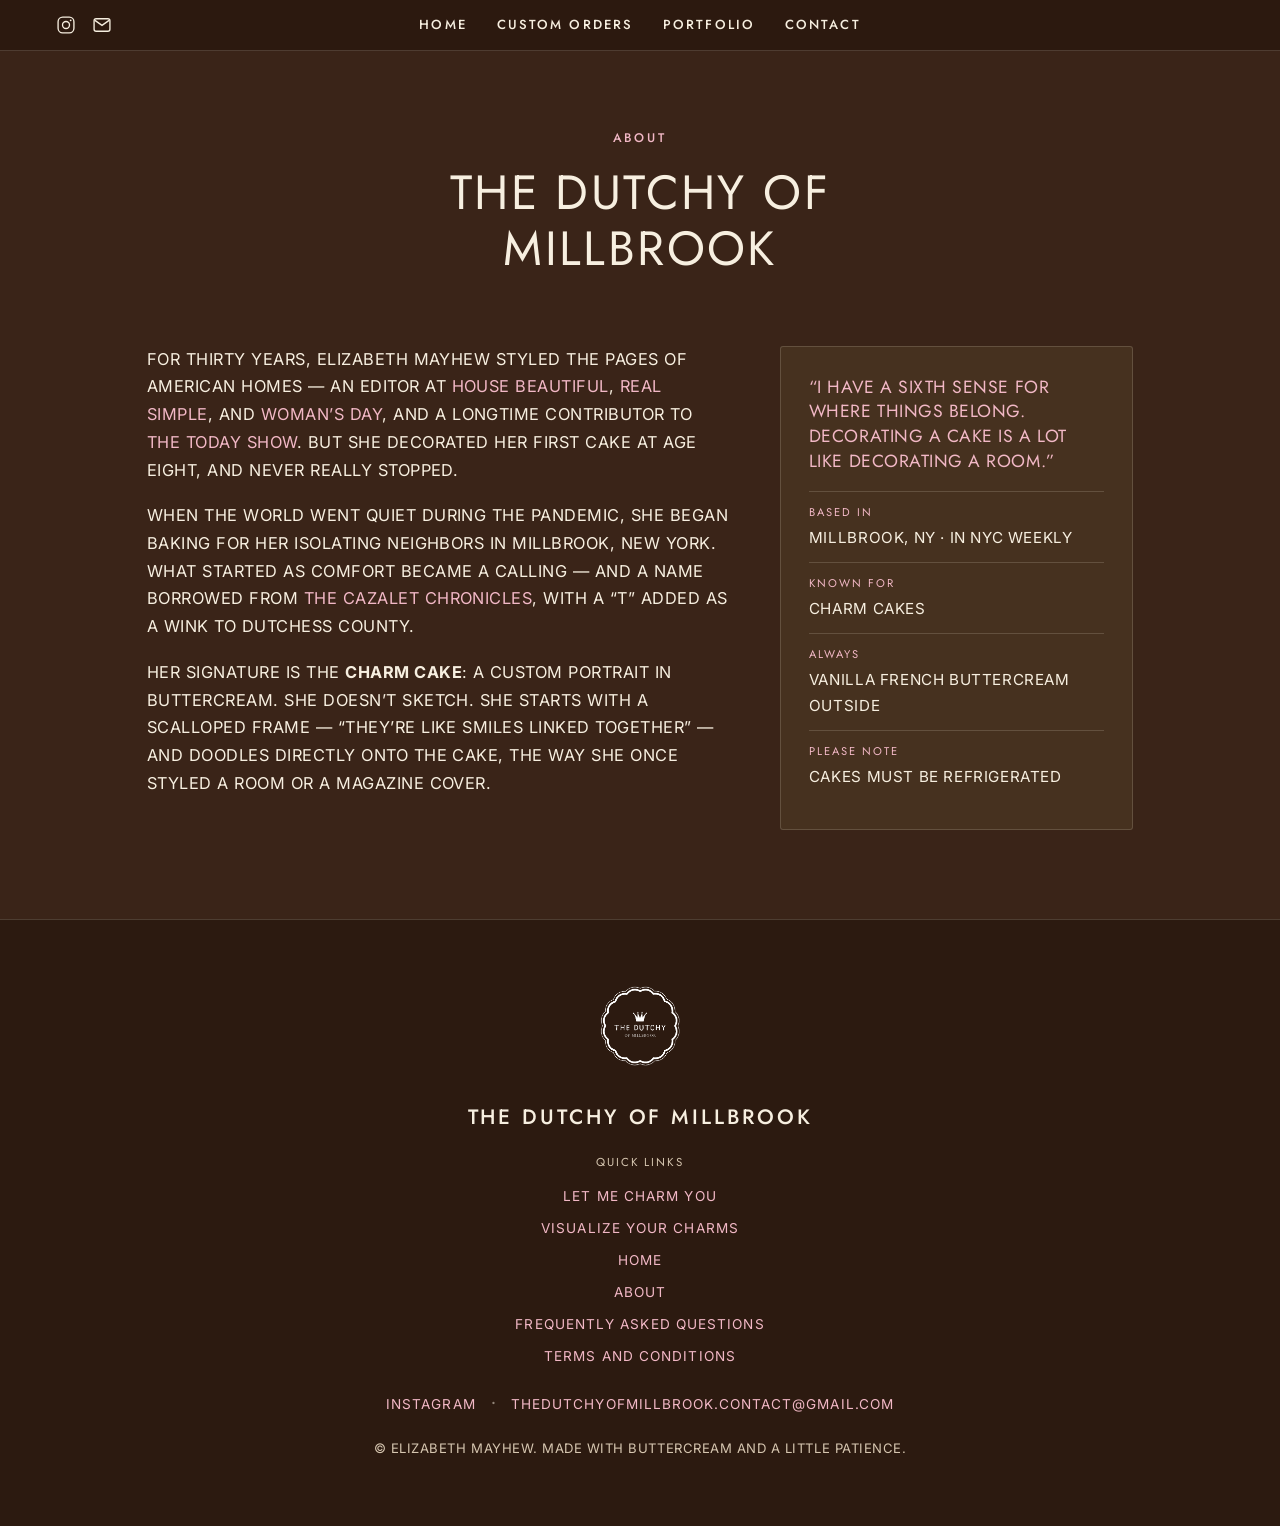
==== about.html @ a3e30500 "Initial commit: The Dutchy of Millbrook site + charm cake game Multi-page static bakery site (home, " ====
<!DOCTYPE html>
<html lang="en">
<head>
  <meta charset="UTF-8" />
  <meta name="viewport" content="width=device-width, initial-scale=1.0" />
  <title>About — The Dutchy of Millbrook</title>
  <meta name="description" content="Meet Elizabeth Mayhew — magazine editor turned baker, and the maker behind The Dutchy of Millbrook." />
  <link rel="preconnect" href="https://fonts.googleapis.com" />
  <link rel="preconnect" href="https://fonts.gstatic.com" crossorigin />
  <link href="https://fonts.googleapis.com/css2?family=Jost:wght@300;400;500;600&family=Inter:wght@300;400;500&display=swap" rel="stylesheet" />
  <link rel="stylesheet" href="styles.css" />
</head>
<body>

  <header class="nav">
    <div class="nav-social">
      <a href="https://www.instagram.com/elizabethmayhew/" target="_blank" rel="noopener" aria-label="Instagram">
        <svg viewBox="0 0 24 24" fill="none" stroke="currentColor" stroke-width="1.6"><rect x="2.5" y="2.5" width="19" height="19" rx="5.5"/><circle cx="12" cy="12" r="4.2"/><circle cx="17.6" cy="6.4" r="1.1" fill="currentColor" stroke="none"/></svg>
      </a>
      <a href="mailto:thedutchyofmillbrook.contact@gmail.com?subject=CAKE" aria-label="Email">
        <svg viewBox="0 0 24 24" fill="none" stroke="currentColor" stroke-width="1.6"><rect x="2.5" y="4.5" width="19" height="15" rx="2.5"/><path d="M3.5 6.5l8.5 6 8.5-6"/></svg>
      </a>
    </div>
    <nav class="nav-links">
      <a href="index.html">Home</a>
      <a href="order.html">Custom Orders</a>
      <a href="portfolio.html">Portfolio</a>
      <a href="contact.html">Contact</a>
    </nav>
    <div class="nav-spacer" aria-hidden="true"></div>
  </header>

  <section class="page-head">
    <p class="section-kicker">About</p>
    <h1>The Dutchy of Millbrook</h1>
  </section>

  <section class="story">
    <div class="story-grid">
      <div class="story-body">
        <p>For thirty years, Elizabeth Mayhew styled the pages of American homes — an editor at <em>House Beautiful</em>, <em>Real Simple</em>, and <em>Woman’s Day</em>, and a longtime contributor to <em>The Today Show</em>. But she decorated her first cake at age eight, and never really stopped.</p>
        <p>When the world went quiet during the pandemic, she began baking for her isolating neighbors in Millbrook, New York. What started as comfort became a calling — and a name borrowed from <em>The Cazalet Chronicles</em>, with a “t” added as a wink to Dutchess County.</p>
        <p>Her signature is the <strong>charm cake</strong>: a custom portrait in buttercream. She doesn’t sketch. She starts with a scalloped frame — “they’re like smiles linked together” — and doodles directly onto the cake, the way she once styled a room or a magazine cover.</p>
      </div>
      <aside class="story-aside">
        <blockquote>“I have a sixth sense for where things belong. Decorating a cake is a lot like decorating a room.”</blockquote>
        <ul class="story-facts">
          <li><span>Based in</span> Millbrook, NY · in NYC weekly</li>
          <li><span>Known for</span> Charm cakes</li>
          <li><span>Always</span> Vanilla French buttercream outside</li>
          <li><span>Please note</span> Cakes must be refrigerated</li>
        </ul>
      </aside>
    </div>
  </section>

  <footer class="footer">
    <img src="images/logo-white.png" alt="The Dutchy of Millbrook" class="footer-logo" />
    <p class="footer-brand">The Dutchy <em>of</em> Millbrook</p>
    <p class="footer-quick-label">Quick Links</p>
    <nav class="footer-links-list">
      <a href="order.html">Let me charm you</a>
      <a href="charm-visualizer.html" target="_blank" rel="noopener">Visualize Your Charms</a>
      <a href="index.html">Home</a>
      <a href="about.html">About</a>
      <a href="faq.html">Frequently Asked Questions</a>
      <a href="terms.html">Terms and Conditions</a>
    </nav>
    <p class="footer-links">
      <a href="https://www.instagram.com/elizabethmayhew/" target="_blank" rel="noopener">Instagram</a>
      <span>·</span>
      <a href="mailto:thedutchyofmillbrook.contact@gmail.com?subject=CAKE">thedutchyofmillbrook.contact@gmail.com</a>
    </p>
    <p class="footer-fine">© Elizabeth Mayhew. Made with buttercream and a little patience.</p>
  </footer>

</body>
</html>
---- styles.css ----
/* ============================================================
   The Dutchy of Millbrook
   Chocolate-brown theme · editorial all-caps · Jost + Inter
   ============================================================ */

:root {
  --bg:        #3a2418;   /* uniform dark chocolate */
  --bg-soft:   #46311f;   /* raised panels / cards (subtle) */
  --bg-deep:   #2c1a10;   /* footer + inquire */
  --cream:     #f7efe0;   /* primary light text */
  --cream-dim: #d6c6b0;   /* secondary text */
  --paper:     #fbf6ec;   /* light form card */
  --pink:      #f2b8c6;
  --pink-deep: #ec9bb0;
  --logo:      #7b5236;
  --green:     #8fbf78;
  --red:       #e0837a;
  --ink:       #2b2018;   /* dark text on light card */
  --ink-soft:  #6a5848;
  --line:      rgba(247, 239, 224, 0.16);

  --body:    "Inter", system-ui, -apple-system, sans-serif;
  --display: "Jost", "Inter", sans-serif;

  --shadow: 0 18px 50px rgba(0, 0, 0, 0.28);
  --radius: 3px;
}

* { box-sizing: border-box; }
html { scroll-behavior: smooth; }

body {
  margin: 0;
  font-family: var(--body);
  font-size: 18px;
  line-height: 1.7;
  font-weight: 400;
  color: var(--cream);
  background: var(--bg);
  -webkit-font-smoothing: antialiased;
  text-transform: uppercase;
}
/* keep what people TYPE in natural case; placeholders stay uppercase */
input, textarea { text-transform: none; }
::placeholder { text-transform: uppercase; }

h1, h2, h3 {
  font-family: var(--display); font-weight: 400; line-height: 1.15;
  color: var(--cream); text-transform: uppercase; letter-spacing: 0.05em;
  margin: 0;
}
a { color: var(--pink); }
em { font-style: normal; color: var(--pink); }

.eyebrow, .section-kicker {
  font-family: var(--display); text-transform: uppercase;
  letter-spacing: 0.24em; font-size: 0.78rem; font-weight: 500;
  color: var(--pink); margin: 0 0 16px;
}

/* ---------- Nav ---------- */
.nav {
  position: sticky; top: 0; z-index: 50;
  display: grid; grid-template-columns: 1fr auto 1fr; align-items: center;
  padding: 14px clamp(18px, 5vw, 56px);
  background: rgba(44, 26, 16, 0.92);
  backdrop-filter: blur(8px);
  border-bottom: 1px solid var(--line);
}
.nav-social { display: flex; gap: 16px; align-items: center; justify-self: start; }
.nav-social a { color: var(--cream); display: inline-flex; }
.nav-social a:hover { color: var(--pink); }
.nav-social svg { width: 20px; height: 20px; display: block; }
.nav-spacer { justify-self: end; }

.nav-links { justify-self: center; display: flex; flex-wrap: wrap; align-items: center; justify-content: center; gap: clamp(16px, 2.6vw, 30px); }
.nav-links a[aria-current] { color: var(--pink); }

/* interior page header */
.page-head { text-align: center; max-width: 760px; margin: 0 auto; padding: clamp(44px, 6vw, 84px) clamp(20px, 6vw, 60px) 0; }
.page-head h1 { font-size: clamp(2rem, 4.5vw, 3rem); margin: 8px 0 0; }
.page-head .section-sub { margin-top: 14px; }
/* tighten the gap between a page heading and the content below it */
.page-head + section { padding-top: clamp(20px, 3.5vw, 44px); }
.contact-card { max-width: 640px; margin: 30px auto 0; text-align: center; }
.contact-card p { color: var(--cream); letter-spacing: 0.04em; margin: 0 0 14px; }
.contact-card a { color: var(--pink); }
.coming-soon { text-align: center; color: var(--cream-dim); max-width: 560px; margin: 24px auto 0; letter-spacing: 0.04em; }
.nav-links a {
  text-decoration: none; color: var(--cream);
  font-family: var(--display); text-transform: uppercase;
  letter-spacing: 0.16em; font-size: 0.82rem; font-weight: 500;
}
.nav-links a:hover { color: var(--pink); }
.nav-cta {
  background: var(--pink); color: var(--bg-deep) !important;
  padding: 10px 20px; border-radius: 2px;
}
.nav-cta:hover { background: var(--cream); }
.nav-toggle { display: none; }

/* ---------- Buttons ---------- */
.btn {
  display: inline-block; text-decoration: none; cursor: pointer;
  font-family: var(--display); font-size: 0.82rem; font-weight: 500;
  text-transform: uppercase; letter-spacing: 0.14em;
  padding: 15px 30px; border-radius: 2px; border: 1px solid transparent;
  transition: transform .12s ease, background .2s ease, color .2s ease;
}
.btn:hover { transform: translateY(-2px); }
.btn-primary { background: var(--pink); color: var(--bg-deep); }
.btn-primary:hover { background: var(--cream); }
.btn-ghost { background: transparent; color: var(--cream); border-color: var(--cream); }
.btn-ghost:hover { background: var(--cream); color: var(--bg); }
.btn-block { width: 100%; text-align: center; font-size: 1.15rem; }

/* ---------- Home (centered brand + 3x3 grid) ---------- */
.home {
  text-align: center; max-width: 1040px; margin: 0 auto;
  padding: clamp(10px, 2.4vw, 26px) clamp(20px, 5vw, 60px) clamp(36px, 6vw, 72px);
}
.home-logo { width: clamp(120px, 19vw, 158px); height: auto; margin: 0 auto 2px; display: block; }
.home-title { font-size: clamp(1.6rem, 3.4vw, 2.4rem); letter-spacing: 0.18em; margin: 0 0 6px; }
.home-title em { color: var(--cream); }
.home-tag {
  font-family: var(--display); text-transform: uppercase; letter-spacing: 0.16em;
  font-size: 0.82rem; color: var(--pink); margin: 0 0 22px;
}
.home-cta { margin: 0 0 32px; }
.home-grid { display: grid; grid-template-columns: repeat(4, 1fr); gap: 10px; max-width: 1080px; margin: 0 auto; }
.home-grid img {
  width: 100%; aspect-ratio: 1 / 1; object-fit: cover;
  border-radius: 3px; display: block; box-shadow: var(--shadow);
}

.scallop-frame {
  position: relative; display: inline-block; padding: 14px;
  background: var(--bg-soft);
  border-radius: 18px; box-shadow: var(--shadow);
  --s: 22px;
  -webkit-mask:
    radial-gradient(var(--s) at var(--s) var(--s), #0000 98%, #000) -.5px -.5px,
    radial-gradient(var(--s) at var(--s) var(--s), #0000 98%, #000) var(--s) var(--s);
}
.scallop-frame img {
  display: block; width: 100%; max-width: 440px; border-radius: 10px;
  aspect-ratio: 1 / 1; object-fit: cover; object-position: center;
}

/* ---------- Divider ---------- */
.garland-divider { width: min(1140px, 88vw); height: 1px; margin: 8px auto; background: var(--line); }

/* ---------- Section shells ---------- */
section { padding: clamp(48px, 7vw, 96px) clamp(20px, 6vw, 80px); }
.story, .lookbook, .how { max-width: 1140px; margin: 0 auto; }
section h2 { font-size: clamp(1.9rem, 4vw, 2.7rem); margin: 0 0 12px; }
.section-sub { font-size: 1.05rem; color: var(--cream-dim); max-width: 60ch; letter-spacing: 0.04em; }

/* Superette-style: centered section headers */
h2, .section-kicker { text-align: center; }
.section-sub, .email-line { text-align: center; margin-left: auto; margin-right: auto; }

/* ---------- Story ---------- */
.story-grid { display: grid; grid-template-columns: 1.4fr 0.85fr; gap: clamp(24px, 4vw, 54px); margin-top: 26px; }
.story-body p { margin: 0 0 18px; font-size: 1.02rem; color: var(--cream); letter-spacing: 0.03em; }
.story-aside {
  background: var(--bg-soft); border: 1px solid var(--line);
  border-radius: var(--radius); padding: 28px; align-self: start;
}
.story-aside blockquote {
  margin: 0 0 18px; font-family: var(--display); font-size: 1.1rem;
  color: var(--pink); line-height: 1.4; letter-spacing: 0.03em;
}
.story-facts { list-style: none; margin: 0; padding: 0; }
.story-facts li { padding: 11px 0; border-top: 1px solid var(--line); font-size: 0.95rem; color: var(--cream); letter-spacing: 0.04em; }
.story-facts span { display: block; font-family: var(--display); letter-spacing: 0.18em; font-size: 0.7rem; color: var(--pink); margin-bottom: 3px; }

/* ---------- Lookbook ---------- */
.gallery { display: grid; grid-template-columns: repeat(3, 1fr); gap: 16px; margin-top: 30px; }
.menu-list ul { list-style: none; margin: 0; padding: 0; }
.menu-list li { padding: 8px 0; border-top: 1px solid var(--line); font-size: 0.92rem; letter-spacing: 0.03em; color: var(--cream); }
.menu-list li:first-child { border-top: 0; }
.tile {
  position: relative; margin: 0; border-radius: var(--radius); overflow: hidden;
  background: var(--bg-soft); box-shadow: var(--shadow); aspect-ratio: 1 / 1;
}
.tile-lg { grid-column: span 2; grid-row: span 2; aspect-ratio: auto; }
.tile img { width: 100%; height: 100%; object-fit: cover; object-position: center; display: block; }
.tile figcaption {
  position: absolute; left: 0; right: 0; bottom: 0;
  padding: 16px; color: #fff; font-family: var(--display); font-size: 1.05rem;
  letter-spacing: 0.08em;
  background: linear-gradient(to top, rgba(20, 10, 4, 0.9), transparent);
}
.tile figcaption span { display: block; font-family: var(--body); font-size: .8rem; opacity: .9; letter-spacing: 0.04em; }
.tile-soon {
  display: grid; place-items: center; aspect-ratio: 1 / 1;
  border: 1px dashed var(--line); background: var(--bg-soft);
}
.tile-soon figcaption { position: static; background: none; color: var(--cream); text-align: center; }
.tile-soon figcaption span { color: var(--pink); }
.gallery-note { margin-top: 18px; color: var(--cream-dim); font-size: 0.95rem; letter-spacing: 0.04em; }

/* ---------- How it works ---------- */
.steps { display: grid; grid-template-columns: repeat(3, 1fr); gap: 22px; margin-top: 32px; }
.step { background: var(--bg-soft); border: 1px solid var(--line); border-radius: var(--radius); padding: 28px 24px; }
.step-num {
  display: grid; place-items: center; width: 46px; height: 46px;
  background: var(--pink); color: var(--bg-deep); border-radius: 50%;
  font-family: var(--display); font-weight: 600; font-size: 1.3rem; margin-bottom: 14px;
}
.step h3 { font-size: 1.15rem; margin: 0 0 8px; letter-spacing: 0.06em; }
.step p { margin: 0; color: var(--cream-dim); font-size: 0.98rem; letter-spacing: 0.03em; }

/* pricing + flavor blocks inside How It Works */
.how-detail { margin-top: 36px; display: grid; grid-template-columns: repeat(2, 1fr); gap: 22px; }
.how-card { background: var(--bg-soft); border: 1px solid var(--line); border-radius: var(--radius); padding: 26px 28px; }
.how-card h3 { font-size: 1rem; letter-spacing: 0.12em; color: var(--pink); margin-bottom: 16px; }
.price-list { list-style: none; margin: 0; padding: 0; }
.price-list li { display: flex; justify-content: space-between; gap: 14px; padding: 10px 0; border-top: 1px solid var(--line); font-size: 0.95rem; letter-spacing: 0.03em; }
.price-list li:first-child { border-top: 0; }
.price-list .price { color: var(--pink); white-space: nowrap; font-family: var(--display); }
.price-list small { display: block; color: var(--cream-dim); font-size: 0.78rem; }
.how-card p { margin: 0 0 12px; font-size: 0.95rem; color: var(--cream); letter-spacing: 0.03em; }
.how-card p:last-child { margin-bottom: 0; }
.how-note { margin-top: 28px; font-size: 0.98rem; color: var(--cream-dim); letter-spacing: 0.03em; }
.how-note strong { color: var(--pink); }

/* ---------- Portfolio masonry ---------- */
.page-head .btn { margin-top: 22px; }
.portfolio { max-width: 1240px; margin: 0 auto; padding: clamp(36px,5vw,64px) clamp(16px,5vw,72px) clamp(48px,7vw,96px); }
.pgrid { column-count: 4; column-gap: 12px; }
.pgrid img {
  width: 100%; margin: 0 0 12px; border-radius: 3px; display: block;
  break-inside: avoid; box-shadow: var(--shadow); cursor: zoom-in;
  transition: opacity .15s ease;
}
.pgrid img:hover { opacity: 0.9; }

/* lightbox / zoom */
.lightbox {
  position: fixed; inset: 0; z-index: 200; display: none;
  align-items: center; justify-content: center; padding: 4vh 4vw;
  background: rgba(14, 7, 3, 0.93); cursor: zoom-out;
}
.lightbox.open { display: flex; }
.lightbox img { max-width: 92vw; max-height: 92vh; border-radius: 4px; box-shadow: 0 24px 70px rgba(0,0,0,0.6); }

/* ---------- FAQ accordion ---------- */
.faq { max-width: 760px; margin: 0 auto; padding: clamp(28px,4vw,48px) clamp(20px,6vw,72px) clamp(48px,7vw,96px); }
.faq details { border-top: 1px solid var(--line); padding: 18px 2px; }
.faq details:last-of-type { border-bottom: 1px solid var(--line); }
.faq summary {
  cursor: pointer; list-style: none; display: flex; justify-content: space-between; gap: 18px; align-items: center;
  font-family: var(--display); text-transform: uppercase; letter-spacing: 0.08em;
  font-size: 0.95rem; color: var(--cream);
}
.faq summary::-webkit-details-marker { display: none; }
.faq summary::after { content: "+"; color: var(--pink); font-size: 1.3rem; line-height: 1; flex: none; }
.faq details[open] summary::after { content: "–"; }
.faq details p { color: var(--cream-dim); margin: 14px 0 0; letter-spacing: 0.02em; font-size: 1rem; line-height: 1.7; }
.faq details a { color: var(--pink); }
.faq-cta { text-align: center; margin-top: 40px; }
.faq-cta p { color: var(--cream-dim); margin: 0 0 14px; letter-spacing: 0.05em; }

/* ---------- Custom Orders: cake-type cards ---------- */
.types { max-width: 1040px; margin: 0 auto; }
.type-grid { display: flex; flex-wrap: wrap; justify-content: center; gap: 16px; margin-top: 10px; }
.type-card {
  width: calc((100% - 64px) / 5);
  background: var(--bg-soft); border: 1px solid var(--line); border-radius: 6px;
  padding: 0 0 22px; text-align: center; overflow: hidden;
}
.type-card h3 { font-size: 1.05rem; letter-spacing: 0.12em; margin: 20px 0 14px; }
.type-card img { width: 100%; aspect-ratio: 4 / 5; object-fit: cover; display: block; margin-bottom: 18px; }
.type-card .btn { margin: 0 18px; }

/* ---------- Inquiry modal ---------- */
.modal { position: fixed; inset: 0; z-index: 100; }
.modal[hidden] { display: none; }
.modal-backdrop { position: absolute; inset: 0; background: rgba(18, 9, 3, 0.62); backdrop-filter: blur(3px); }
.modal-card {
  position: relative; max-width: 640px; margin: 5vh auto; max-height: 90vh; overflow-y: auto;
  background: var(--paper); color: var(--ink); border-radius: 8px;
  padding: clamp(26px, 4vw, 42px); box-shadow: 0 30px 80px rgba(0,0,0,0.5);
}
.modal-card .section-kicker { color: var(--ink-soft); }
.modal-title { color: var(--choco); text-align: center; margin: 0 0 6px; }
.modal-card .email-line { color: var(--ink-soft); margin: 0 auto 18px; }
.modal-card .email-line a { color: var(--choco); }
.modal-close {
  position: absolute; top: 12px; right: 16px; background: none; border: 0;
  font-size: 1.8rem; line-height: 1; color: var(--ink-soft); cursor: pointer;
}
.modal-close:hover { color: var(--ink); }

/* ---------- Inquire ---------- */
.inquire { background: var(--bg-deep); }
.inquire-inner { max-width: 720px; margin: 0 auto; }
.inquire h2 { color: var(--cream); }
.inquire .section-sub { color: var(--cream-dim); }
.email-line { margin-top: 14px; font-size: 0.95rem; color: var(--cream-dim); letter-spacing: 0.04em; }
.contact-thanks { text-align: center; color: var(--cream); font-size: 1.1rem; letter-spacing: 0.03em; padding: 24px; }
.modal-card .contact-thanks { color: var(--ink); }
.tk-confirm-head { display: block; font-family: var(--display); text-transform: uppercase; letter-spacing: 0.12em; font-size: 1.4rem; color: var(--choco); margin-bottom: 10px; }
.email-line a { color: var(--pink); }

.intake { margin-top: 28px; background: var(--paper); border-radius: 6px; padding: clamp(24px, 4vw, 40px); box-shadow: var(--shadow); color: var(--ink); }
.field { margin-bottom: 18px; }
.field-row { display: grid; grid-template-columns: 1fr 1fr; gap: 16px; }
label { display: block; font-family: var(--display); color: var(--ink); margin-bottom: 6px; font-size: 0.95rem; letter-spacing: 0.06em; }
.opt { font-family: var(--body); color: var(--ink-soft); font-size: .82rem; letter-spacing: 0; }
input, select, textarea {
  width: 100%; font-family: var(--body); font-size: 1rem; color: var(--ink);
  padding: 12px 14px; border: 1px solid #e2d6bf; border-radius: 2px;
  background: #fff; transition: border .15s ease;
}
input:focus, select:focus, textarea:focus { outline: none; border-color: var(--pink-deep); }
select {
  appearance: none; -webkit-appearance: none; cursor: pointer; padding-right: 38px;
  background-image: url("data:image/svg+xml;utf8,<svg xmlns='http://www.w3.org/2000/svg' width='10' height='7' viewBox='0 0 10 7'><path d='M1 1l4 4 4-4' stroke='%232b2018' stroke-width='1.5' fill='none' stroke-linecap='round' stroke-linejoin='round'/></svg>");
  background-repeat: no-repeat; background-position: right 14px center;
}
.form-fineprint { text-align: center; color: var(--ink-soft); font-size: .92rem; margin: 14px 0 0; letter-spacing: 0.03em; }

.cond[hidden] { display: none; }

/* grouped form section headings */
.form-group {
  font-family: var(--display); text-transform: uppercase; letter-spacing: 0.12em;
  font-size: 0.72rem; color: var(--choco);
  margin: 24px 0 14px; padding-top: 18px; border-top: 1px solid #ece1cb;
}
.form-group-first { margin-top: 2px; padding-top: 0; border-top: 0; }
.form-hint { font-size: 0.8rem; color: var(--ink-soft); margin: 6px 0 0; letter-spacing: 0.02em; }

.checkgroup { display: grid; gap: 10px; }
.checkgroup label {
  display: flex; align-items: center; gap: 10px; margin: 0; cursor: pointer;
  font-family: var(--body); letter-spacing: 0.04em; font-size: 0.9rem; color: var(--ink); font-weight: 400;
}
.checkgroup input { width: auto; accent-color: var(--logo); }
.checkgroup .group-label { grid-column: 1 / -1; font-family: var(--display); font-size: 0.72rem; letter-spacing: 0.16em; color: var(--ink-soft); margin: 6px 0 -2px; cursor: default; }

.note {
  font-size: .88rem; line-height: 1.55; color: var(--ink-soft);
  background: #f4ead6; border: 1px solid #e7dac1; border-left: 3px solid var(--logo);
  padding: 12px 14px; border-radius: 2px; margin: 0 0 18px; letter-spacing: 0.02em;
}
.note strong { color: var(--ink); }
.note-ship { border-left-color: #7a9b5e; }

/* ranked, draggable charm list */
.charm-add { display: flex; gap: 8px; margin-bottom: 10px; }
.charm-add input { flex: 1; }
.charm-list { list-style: none; margin: 0 0 4px; padding: 0; counter-reset: charm; }
.charm-item {
  display: flex; align-items: center; gap: 10px;
  background: #fff; border: 1px solid #e2d6bf; border-radius: 3px;
  padding: 8px 10px; margin-bottom: 6px; cursor: grab;
}
.charm-item.dragging { opacity: 0.45; }
.charm-item::before {
  counter-increment: charm; content: counter(charm);
  font-family: var(--display); color: var(--ink-soft); font-size: 0.8rem;
  min-width: 16px; text-align: center;
}
.charm-handle { color: #c3b69c; cursor: grab; font-size: 0.9rem; }
.charm-text { flex: 1; color: var(--ink); font-size: 0.96rem; }
.charm-del { background: none; border: 0; color: #c0392b; cursor: pointer; font-size: 17px; line-height: 1; padding: 0 2px; }

/* ---------- Footer ---------- */
.footer { background: var(--bg-deep); color: var(--cream); text-align: center; padding: 54px 20px; border-top: 1px solid var(--line); }
.footer-logo { width: 104px; height: auto; margin-bottom: 12px; }
.footer-brand { font-family: var(--display); font-size: 1.3rem; margin: 0; text-transform: uppercase; letter-spacing: 0.14em; font-weight: 500; }
.footer-brand em { color: var(--cream); }
.footer-quick-label { font-family: var(--display); text-transform: uppercase; letter-spacing: 0.16em; font-size: 0.72rem; color: var(--cream-dim); margin: 18px 0 12px; }
.footer-links-list { display: flex; flex-direction: column; gap: 9px; align-items: center; margin: 0 0 20px; }
.footer-links-list a { color: var(--pink); text-decoration: none; letter-spacing: 0.08em; font-size: 0.85rem; }
.footer-links-list a:hover { color: var(--cream); }
.footer-links a { color: var(--pink); text-decoration: none; letter-spacing: 0.08em; font-size: 0.85rem; }
.footer-links span { margin: 0 10px; opacity: .5; }
.footer-fine { margin-top: 18px; font-size: .82rem; color: var(--cream-dim); letter-spacing: 0.04em; }

/* ---------- File upload field ---------- */
input[type="file"] { padding: 9px 10px; font-size: 0.88rem; background: #fff; cursor: pointer; }
.upload-list { font-size: 0.82rem; color: var(--ink-soft); margin: 8px 0 0; word-break: break-word; }
.upload-list[hidden] { display: none; }

/* ---------- Charm Cake Studio (standalone) ---------- */
.cv-app { min-height: 100vh; }
.cv-topbar {
  position: sticky; top: 0; z-index: 50;
  display: grid; grid-template-columns: 1fr auto 1fr; align-items: center; gap: 12px;
  padding: 12px clamp(16px, 4vw, 44px);
  background: var(--bg-deep); border-bottom: 1px solid var(--line);
}
.cv-back { justify-self: start; color: var(--cream-dim); text-decoration: none; font-family: var(--display); text-transform: uppercase; letter-spacing: 0.12em; font-size: 0.74rem; }
.cv-back:hover { color: var(--pink); }
.cv-topbar-brand { justify-self: center; display: flex; align-items: center; gap: 12px; text-decoration: none; }
.cv-topbar-brand img { width: 34px; height: auto; }
.cv-studio-title { font-family: var(--display); text-transform: uppercase; letter-spacing: 0.2em; font-size: 0.9rem; color: var(--cream); }
.cv-order { justify-self: end; font-size: 0.74rem; padding: 10px 18px; }
.cv-title { text-align: center; font-family: var(--display); text-transform: uppercase; letter-spacing: 0.14em; font-size: clamp(1.3rem, 3vw, 1.9rem); color: var(--cream); margin: 30px auto 0; padding: 0 24px; }
.cv-disclaimer { text-align: center; color: var(--cream-dim); max-width: 64ch; margin: 12px auto 0; padding: 0 24px; font-size: 0.82rem; line-height: 1.55; font-style: italic; opacity: 0.85; }
.cv-wrap { max-width: 1100px; margin: 0 auto; padding: clamp(18px,3vw,32px) clamp(20px,6vw,72px) clamp(48px,7vw,96px); display: grid; grid-template-columns: 1fr 320px; gap: 30px; align-items: start; }
.cv-stage { position: relative; width: 100%; max-width: 560px; aspect-ratio: 1; margin: 0 auto; background: #d7d2c6; border-radius: 6px; overflow: hidden; touch-action: none; box-shadow: var(--shadow); }
.cv-cake { position: absolute; left: 50%; top: 50%; width: 80%; height: 80%; transform: translate(-50%,-50%); background: radial-gradient(circle at 50% 42%, #f6efdd, #efe4cb); border-radius: 50%; box-shadow: inset 0 0 24px rgba(120,80,40,.08), 0 8px 22px rgba(0,0,0,.18); }
.cv-scallop-svg { position: absolute; inset: 0; width: 100%; height: 100%; pointer-events: none; }
.cv-layer { position: absolute; inset: 0; }
.cv-item { position: absolute; cursor: grab; user-select: none; line-height: 1; touch-action: none; }
.cv-content { display: inline-block; font-size: 46px; line-height: 1; white-space: nowrap; }
.cv-item.text .cv-content { font-family: var(--display); color: var(--choco); font-weight: 600; letter-spacing: 0.04em; }
.cv-item.sel .cv-content { outline: 1px dashed rgba(40,25,15,.45); outline-offset: 4px; }
.cv-h { position: absolute; display: none; z-index: 2; }
.cv-item.sel .cv-h { display: block; }
.cv-del { top: -14px; right: -14px; width: 22px; height: 22px; border-radius: 50%; background: #c0392b; color: #fff; border: 2px solid #fff; cursor: pointer; font-size: 13px; line-height: 17px; text-align: center; padding: 0; }
.cv-rot { top: -32px; left: 50%; transform: translateX(-50%); width: 18px; height: 18px; border-radius: 50%; background: #4f7a3f; border: 2px solid #fff; cursor: grab; }
.cv-size { bottom: -13px; right: -13px; width: 18px; height: 18px; border-radius: 50%; background: #2c4f8a; border: 2px solid #fff; cursor: nwse-resize; }
.cv-hint { text-align: center; color: var(--cream-dim); font-size: 0.82rem; margin: 14px 0 0; letter-spacing: 0.03em; }
.cv-hint .dot { display: inline-block; width: 9px; height: 9px; border-radius: 50%; vertical-align: middle; margin: 0 1px; }
.cv-hint .dot.blue { background: #2c4f8a; } .cv-hint .dot.green { background: #4f7a3f; } .cv-hint .dot.red { background: #c0392b; }
.cv-actions { display: flex; gap: 12px; justify-content: center; margin-top: 18px; flex-wrap: wrap; }
.cv-panel { background: var(--bg-soft); border: 1px solid var(--line); border-radius: 6px; padding: 22px; }
.cv-section { margin-bottom: 22px; }
.cv-section:last-child { margin-bottom: 0; }
.cv-section h3 { font-size: 0.8rem; letter-spacing: 0.16em; color: var(--pink); margin: 0 0 12px; text-align: left; }
.cv-swatches { display: flex; flex-wrap: wrap; gap: 10px; }
.cv-swatch { width: 30px; height: 30px; border-radius: 50%; border: 2px solid transparent; background: var(--sw); cursor: pointer; padding: 0; }
.cv-swatch.is-active { box-shadow: 0 0 0 2px var(--bg-soft), 0 0 0 4px var(--cream); }
.cv-swatch-none { background: transparent; border: 1px dashed var(--cream-dim); color: var(--cream-dim); font-size: 13px; line-height: 1; }
.cv-textrow { display: flex; gap: 8px; }
.cv-textrow input { flex: 1; }
/* text step: font + clear color control */
.cv-text-input { margin-bottom: 8px; font-size: 0.9rem; padding: 10px 12px; }
.cv-font { width: 100%; margin-bottom: 8px; font-size: 0.9rem; padding: 10px 30px 10px 12px; }
.cv-textopts { align-items: center; }
.cv-textopts .btn { margin-left: auto; padding: 10px 16px; font-size: 0.72rem; }
.cv-colorpick { display: inline-flex; align-items: center; gap: 6px; cursor: pointer; flex: 0 0 auto; font-size: 0.74rem; color: var(--cream-dim); letter-spacing: 0.03em; }
.cv-colorpick input[type="color"] { width: 26px; height: 24px; padding: 2px; border: 1px solid var(--cream-dim); border-radius: 5px; background: none; cursor: pointer; }
.cv-search { margin-bottom: 8px; }
.cv-web-search { display: block; width: 100%; text-align: left; background: none; border: 0; color: var(--pink); font-size: 0.8rem; cursor: pointer; padding: 2px 0 12px; text-decoration: none; }
.cv-web-search:hover { color: var(--cream); }
.cv-palette { display: grid; grid-template-columns: repeat(6, 1fr); gap: 6px; max-height: 300px; overflow-y: auto; padding-right: 4px; }
.cv-charm { font-size: 22px; line-height: 1; background: var(--bg); border: 1px solid var(--line); border-radius: 5px; padding: 7px 0; cursor: pointer; display: flex; align-items: center; justify-content: center; min-height: 38px; }
.cv-charm:hover { background: var(--bg-deep); }
.cv-charm-icon img { width: 24px; height: 24px; display: block; filter: invert(1); }
.cv-charm-img { padding: 0; overflow: hidden; }
.cv-charm-img img { width: 100%; height: 42px; object-fit: cover; display: block; }
.cv-searching { grid-column: 1 / -1; color: var(--cream-dim); font-size: 0.85rem; padding: 8px 2px; margin: 0; }
.cv-item.img .cv-content img { display: block; height: auto; -webkit-user-drag: none; user-select: none; pointer-events: none; }
/* color-picker swatch (round, shows chosen color) */
.cv-color { position: relative; width: 30px; height: 30px; border-radius: 50%; overflow: hidden; display: inline-block; border: 1px solid var(--cream-dim); cursor: pointer; flex: 0 0 auto; vertical-align: middle; }
.cv-color::after { content: "+"; position: absolute; inset: 0; display: grid; place-items: center; color: #fff; font-size: 14px; text-shadow: 0 0 2px rgba(0,0,0,.5); pointer-events: none; }
.cv-color input[type="color"] { position: absolute; top: -8px; left: -8px; width: 46px; height: 46px; border: 0; padding: 0; background: none; cursor: pointer; }
.cv-color-text::after { content: "A"; font-size: 12px; }
.cv-upload-btn { display: inline-block; background: var(--pink); color: var(--bg-deep); font-family: var(--display); text-transform: uppercase; letter-spacing: 0.14em; font-size: 0.78rem; padding: 11px 18px; border-radius: 2px; cursor: pointer; margin-bottom: 12px; }
.cv-upload-btn:hover { background: var(--cream); }
.cv-note { font-size: 0.82rem; color: var(--cream-dim); margin: 0 0 12px; line-height: 1.5; }

/* ---------- Order Book (tracker) ---------- */
.tracker-app { min-height: 100vh; }
.tk-login, .tk-setup { max-width: 420px; margin: 48px auto; padding: 0 20px; }
.tk-remember { display: flex; align-items: center; gap: 8px; font-size: 0.85rem; color: var(--ink-soft); margin: 0 0 14px; cursor: pointer; }
.tk-remember input { width: auto; }
.tk-setup { color: var(--cream-dim); text-align: center; line-height: 1.6; }
.tk-setup code { color: var(--pink); }
.tk-board-wrap { padding: 14px clamp(12px, 3vw, 32px) 64px; }
.tk-tabs { display: flex; gap: 6px; margin-bottom: 14px; }
.tk-tab { background: var(--bg-soft); border: 1px solid var(--line); color: var(--cream-dim); font-family: var(--display); text-transform: uppercase; letter-spacing: 0.1em; font-size: 0.74rem; padding: 9px 16px; border-radius: 5px; cursor: pointer; }
.tk-tab.is-active { background: var(--pink); color: var(--bg-deep); border-color: var(--pink); }
.tk-view { animation: none; }
.tk-history-summary { color: var(--pink); font-family: var(--display); letter-spacing: 0.06em; font-size: 0.95rem; margin: 0 0 12px; }
/* board (cards) view */
.tk-board { display: grid; grid-auto-flow: column; grid-auto-columns: minmax(238px, 1fr); gap: 14px; overflow-x: auto; padding-bottom: 14px; align-items: start; }
.tk-col { background: var(--bg-soft); border: 1px solid var(--line); border-radius: 8px; padding: 12px; }
.tk-col-head { font-family: var(--display); text-transform: uppercase; letter-spacing: 0.12em; font-size: 0.72rem; color: var(--pink); margin: 0 0 12px; display: flex; justify-content: space-between; }
.tk-col-head span { color: var(--cream-dim); }
.tk-col-list { display: flex; flex-direction: column; gap: 10px; min-height: 12px; }
.tk-card { background: var(--paper); color: var(--ink); border-radius: 6px; padding: 12px; box-shadow: var(--shadow); }
.tk-card-top { display: flex; justify-content: space-between; align-items: center; gap: 8px; }
.tk-card-top strong { font-size: 0.96rem; }
.tk-card-meta { font-size: 0.78rem; color: var(--ink-soft); margin: 3px 0 8px; }
.tk-card .tk-row { display: flex; align-items: center; gap: 8px; font-size: 0.78rem; color: var(--ink-soft); margin-bottom: 8px; }
.tk-card .tk-row select { flex: 1; }
.tk-card .tk-bill { display: flex; gap: 8px; margin-bottom: 6px; }
.tk-card .tk-bill label { flex: 1; font-size: 0.68rem; color: var(--ink-soft); display: flex; flex-direction: column; gap: 2px; }
.tk-card .tk-bill input { padding: 6px 8px; font-size: 0.85rem; }
.tk-balrow { display: flex; justify-content: space-between; align-items: center; font-size: 0.8rem; color: var(--ink); margin-bottom: 6px; gap: 8px; }
.tk-card .tk-paid { display: flex; align-items: center; gap: 5px; white-space: nowrap; }
.tk-card .tk-paid input { width: auto; }
.tk-details { font-size: 0.8rem; }
.tk-details summary { cursor: pointer; color: var(--ink-soft); }
.tk-toolbar { display: flex; justify-content: space-between; align-items: center; gap: 16px; margin-bottom: 16px; flex-wrap: wrap; }
.tk-filters { display: flex; gap: 8px; flex-wrap: wrap; align-items: center; }
.tk-filters input, .tk-filters select { width: auto; font-size: 0.85rem; padding: 9px 12px; }
/* one consistent font across the Order Book */
.tk-board-wrap, .tk-board-wrap .tk-tab, .tk-table thead th, .tk-col-head, .tk-history-summary,
.tk-bill label, .tk-detail-notes, .tk-card .tk-row { font-family: var(--body); }
/* leave room for the dropdown arrow so text doesn't overlap it */
.tk-filters select { padding: 9px 32px 9px 12px; }
.tk-table select { padding: 6px 28px 6px 8px; }
.tk-filters input[type="search"] { min-width: 220px; }
.tk-toolbar-right { display: flex; align-items: center; gap: 14px; }
.tk-stats { color: var(--cream-dim); font-size: 0.85rem; letter-spacing: 0.04em; white-space: nowrap; }

.tk-table-wrap { overflow-x: auto; border: 1px solid var(--line); border-radius: 8px; }
.tk-table { width: 100%; border-collapse: collapse; background: var(--paper); color: var(--ink); font-size: 0.86rem; min-width: 880px; }
.tk-table thead th { position: sticky; top: 0; background: var(--bg-soft); color: var(--cream); font-family: var(--display); text-transform: uppercase; letter-spacing: 0.08em; font-size: 0.66rem; text-align: left; padding: 11px 10px; white-space: nowrap; }
.tk-table th[data-sort] { cursor: pointer; user-select: none; }
.tk-table th[data-sort]:hover { color: var(--pink); }
.tk-table tbody td { padding: 6px 8px; border-top: 1px solid #ece1cb; vertical-align: middle; }
.tk-table tbody tr:hover td { background: #fbf3e2; }
.tk-table input, .tk-table select { padding: 6px 8px; font-size: 0.85rem; border-color: #e7dac1; background: #fff; }
.tk-name { min-width: 120px; }
.tk-email { min-width: 160px; }
.tk-phone { width: 120px; }
.tk-occasion { min-width: 110px; }
.tk-total, .tk-deposit { width: 78px; }
.tk-date { width: 140px; }
.tk-balance { white-space: nowrap; font-variant-numeric: tabular-nums; }
.paidtag { color: #4f7a3f; font-weight: 600; }
.tk-center { text-align: center; }
.tk-center input { width: auto; }
.tk-added { color: var(--ink-soft); white-space: nowrap; font-size: 0.78rem; }
.tk-expand, .tk-del { background: none; border: 0; cursor: pointer; font-size: 16px; line-height: 1; padding: 2px 4px; }
.tk-expand { color: var(--logo); }
.tk-del { color: #c0392b; }
.tk-empty { text-align: center; color: var(--ink-soft); padding: 28px; }
.tk-detailrow td { background: #f4ead6; padding: 0; }
.tk-detail { padding: 12px 14px; }
.tk-detail-meta { font-size: 0.8rem; color: var(--ink-soft); margin: 0 0 8px; }
.tk-detail-pre { white-space: pre-wrap; font-family: var(--body); font-size: 0.82rem; background: #fff; padding: 10px; border-radius: 4px; margin: 0 0 10px; }
.tk-detail-notes { display: block; font-size: 0.72rem; color: var(--ink-soft); }
.tk-detail-notes textarea { width: 100%; margin-top: 4px; font-size: 0.85rem; }

/* ---------- Responsive ---------- */
@media (max-width: 1100px) {
  .pgrid { column-count: 3; }
  .type-card { width: calc((100% - 32px) / 3); }
}
@media (max-width: 860px) {
  .nav { grid-template-columns: 1fr auto; }
  .nav-spacer { display: none; }
  .nav-links a { font-size: 0.74rem; }
  .home-grid { grid-template-columns: repeat(3, 1fr); gap: 8px; }
  .type-card { width: calc((100% - 16px) / 2); }
  .pgrid { column-count: 2; }
  .cv-wrap { grid-template-columns: 1fr; }
  .story-grid { grid-template-columns: 1fr; }
  .gallery { grid-template-columns: repeat(2, 1fr); }
  .tile-lg { grid-column: span 2; }
  .steps { grid-template-columns: 1fr; }
  .how-detail { grid-template-columns: 1fr; }
  .field-row { grid-template-columns: 1fr; }
}
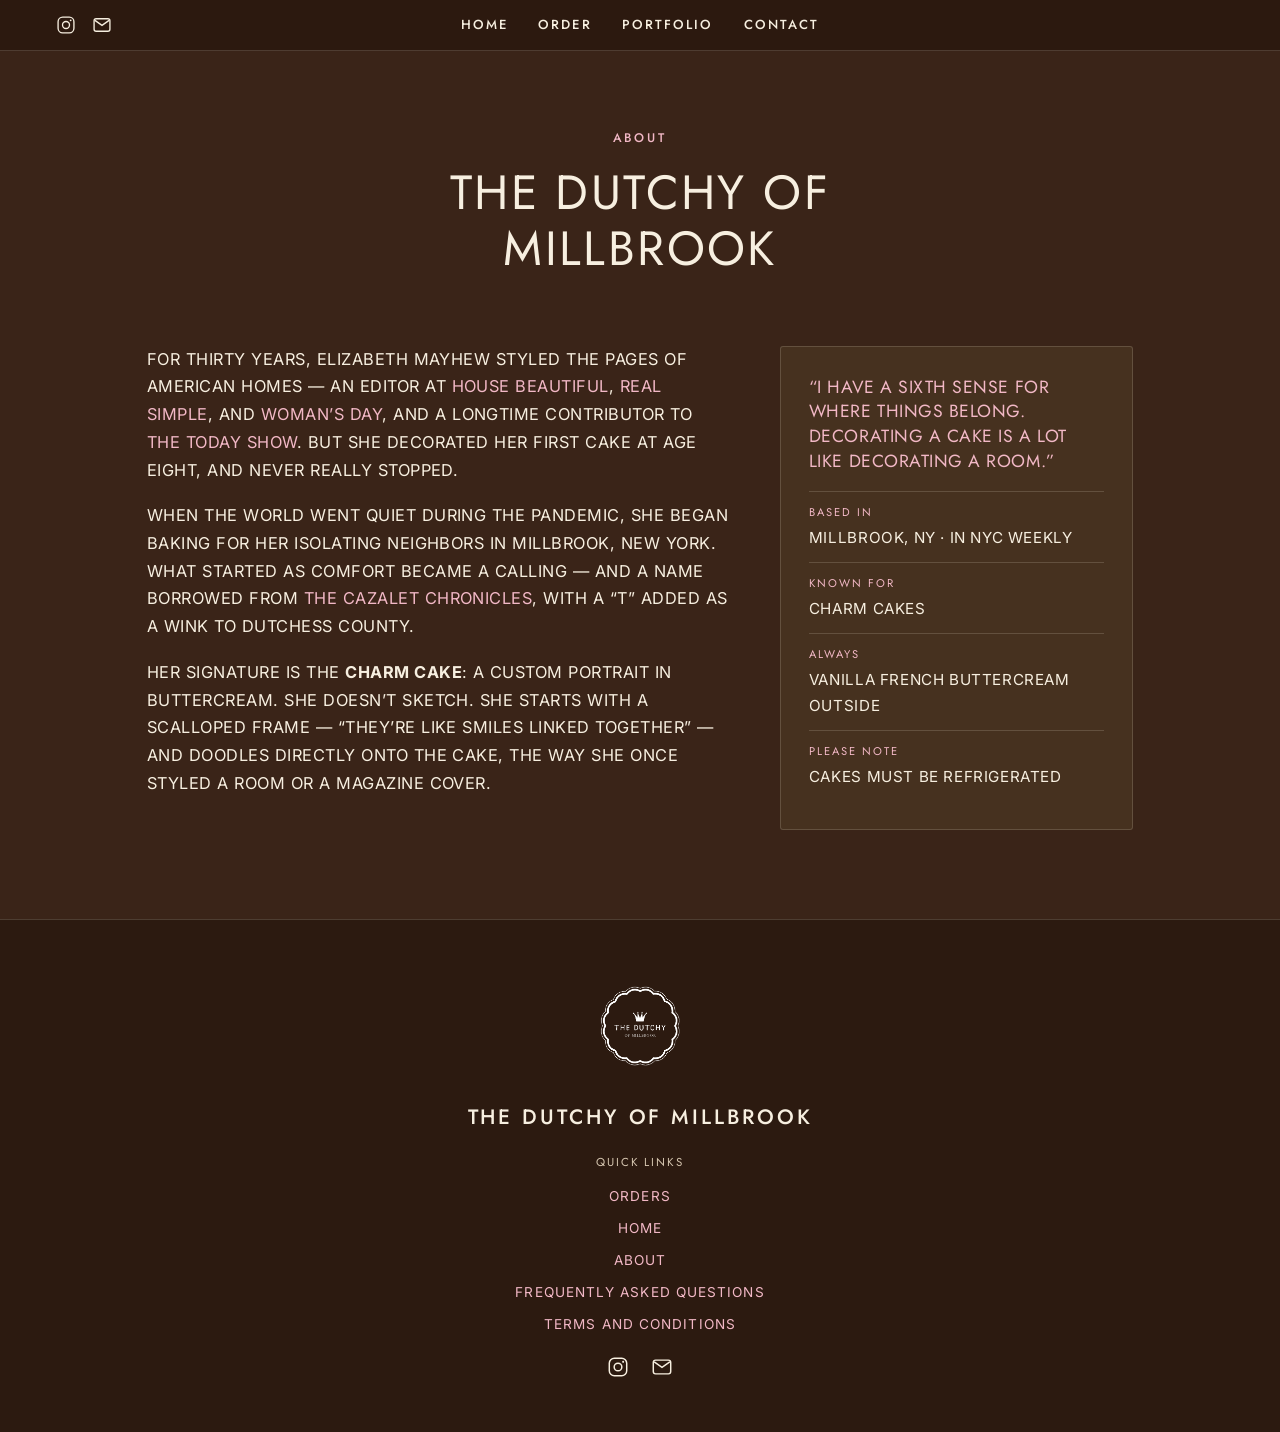
==== commit f04ad89d: "Mobile layout, real Terms & Conditions, simpler nav and footer - Phone layout (375px+): one-row menu" ====
--- a/about.html
+++ b/about.html
@@ -23,7 +23,7 @@
     </div>
     <nav class="nav-links">
       <a href="index.html">Home</a>
-      <a href="order.html">Custom Orders</a>
+      <a href="order.html">Order</a>
       <a href="portfolio.html">Portfolio</a>
       <a href="contact.html">Contact</a>
     </nav>
@@ -59,19 +59,20 @@
     <p class="footer-brand">The Dutchy <em>of</em> Millbrook</p>
     <p class="footer-quick-label">Quick Links</p>
     <nav class="footer-links-list">
-      <a href="order.html">Let me charm you</a>
-      <a href="charm-visualizer.html" target="_blank" rel="noopener">Visualize Your Charms</a>
+      <a href="order.html">Orders</a>
       <a href="index.html">Home</a>
       <a href="about.html">About</a>
       <a href="faq.html">Frequently Asked Questions</a>
       <a href="terms.html">Terms and Conditions</a>
     </nav>
-    <p class="footer-links">
-      <a href="https://www.instagram.com/elizabethmayhew/" target="_blank" rel="noopener">Instagram</a>
-      <span>·</span>
-      <a href="mailto:thedutchyofmillbrook.contact@gmail.com?subject=CAKE">thedutchyofmillbrook.contact@gmail.com</a>
+    <p class="footer-links footer-icons">
+      <a href="https://www.instagram.com/elizabethmayhew/" target="_blank" rel="noopener" aria-label="Instagram">
+        <svg viewBox="0 0 24 24" fill="none" stroke="currentColor" stroke-width="1.6"><rect x="2.5" y="2.5" width="19" height="19" rx="5.5"/><circle cx="12" cy="12" r="4.2"/><circle cx="17.6" cy="6.4" r="1.1" fill="currentColor" stroke="none"/></svg>
+      </a>
+      <a href="mailto:thedutchyofmillbrook.contact@gmail.com?subject=CAKE" aria-label="Email">
+        <svg viewBox="0 0 24 24" fill="none" stroke="currentColor" stroke-width="1.6"><rect x="2.5" y="4.5" width="19" height="15" rx="2.5"/><path d="M3.5 6.5l8.5 6 8.5-6"/></svg>
+      </a>
     </p>
-    <p class="footer-fine">© Elizabeth Mayhew. Made with buttercream and a little patience.</p>
   </footer>
 
 </body>
--- a/styles.css
+++ b/styles.css
@@ -119,14 +119,14 @@
   text-align: center; max-width: 1040px; margin: 0 auto;
   padding: clamp(10px, 2.4vw, 26px) clamp(20px, 5vw, 60px) clamp(36px, 6vw, 72px);
 }
-.home-logo { width: clamp(120px, 19vw, 158px); height: auto; margin: 0 auto 2px; display: block; }
+.home-logo { width: clamp(150px, 26vw, 220px); height: auto; margin: 0 auto 2px; display: block; }
 .home-title { font-size: clamp(1.6rem, 3.4vw, 2.4rem); letter-spacing: 0.18em; margin: 0 0 6px; }
 .home-title em { color: var(--cream); }
 .home-tag {
   font-family: var(--display); text-transform: uppercase; letter-spacing: 0.16em;
   font-size: 0.82rem; color: var(--pink); margin: 0 0 22px;
 }
-.home-cta { margin: 0 0 32px; }
+.home-cta { margin: 34px 0 40px; }
 .home-grid { display: grid; grid-template-columns: repeat(4, 1fr); gap: 10px; max-width: 1080px; margin: 0 auto; }
 .home-grid img {
   width: 100%; aspect-ratio: 1 / 1; object-fit: cover;
@@ -261,6 +261,13 @@
 .faq details p { color: var(--cream-dim); margin: 14px 0 0; letter-spacing: 0.02em; font-size: 1rem; line-height: 1.7; }
 .faq details a { color: var(--pink); }
 .faq-cta { text-align: center; margin-top: 40px; }
+
+/* ---------- Terms ---------- */
+.terms { max-width: 760px; margin: 0 auto; padding: clamp(28px,4vw,48px) clamp(20px,6vw,72px) clamp(48px,7vw,96px); }
+.terms h2 { font-size: 1.05rem; letter-spacing: 0.16em; color: var(--pink); margin: 36px 0 12px; padding-top: 24px; border-top: 1px solid var(--line); }
+.terms h2:first-child { margin-top: 0; }
+.terms p { color: var(--cream-dim); margin: 0 0 14px; letter-spacing: 0.02em; font-size: 1rem; line-height: 1.7; }
+.terms-contact { text-align: center; margin-top: 40px !important; }
 .faq-cta p { color: var(--cream-dim); margin: 0 0 14px; letter-spacing: 0.05em; }
 
 /* ---------- Custom Orders: cake-type cards ---------- */
@@ -380,6 +387,10 @@
 .footer-links-list a:hover { color: var(--cream); }
 .footer-links a { color: var(--pink); text-decoration: none; letter-spacing: 0.08em; font-size: 0.85rem; }
 .footer-links span { margin: 0 10px; opacity: .5; }
+.footer-icons { display: flex !important; flex-direction: row !important; justify-content: center; gap: 22px; margin: 4px 0 0; }
+.footer-icons a { color: var(--cream); display: inline-flex; }
+.footer-icons a:hover { color: var(--pink); }
+.footer-icons svg { width: 22px; height: 22px; display: block; }
 .footer-fine { margin-top: 18px; font-size: .82rem; color: var(--cream-dim); letter-spacing: 0.04em; }
 
 /* ---------- File upload field ---------- */
@@ -554,3 +565,23 @@
   .how-detail { grid-template-columns: 1fr; }
   .field-row { grid-template-columns: 1fr; }
 }
+
+/* Long email addresses wrap instead of running off narrow screens. */
+a[href^="mailto:"] { overflow-wrap: anywhere; }
+
+/* ---------- Phones (iPhone SE 375px and up) ---------- */
+@media (max-width: 560px) {
+  body { font-size: 16px; }
+  .nav { grid-template-columns: 1fr; padding: 12px 16px; }
+  .nav-social { display: none; }   /* Instagram + email live in the footer */
+  .nav-links { flex-wrap: nowrap; gap: clamp(14px, 5vw, 22px); }
+  .nav-links a { font-size: 0.72rem; letter-spacing: 0.12em; }
+  .home-title { font-size: 1.45rem; letter-spacing: 0.12em; }
+  .home-cta { margin: 26px 0 32px; }
+  .home-grid { gap: 6px; }
+  .home-grid img:nth-child(n+16) { display: none; }   /* 15 = five even rows of 3 */
+  /* footer: Instagram and email on their own lines; email fits on one line */
+  .footer-links { display: flex; flex-direction: column; gap: 8px; align-items: center; }
+  .footer-links span { display: none; }
+  .footer-links a[href^="mailto:"] { font-size: 0.72rem; letter-spacing: 0.02em; }
+}
